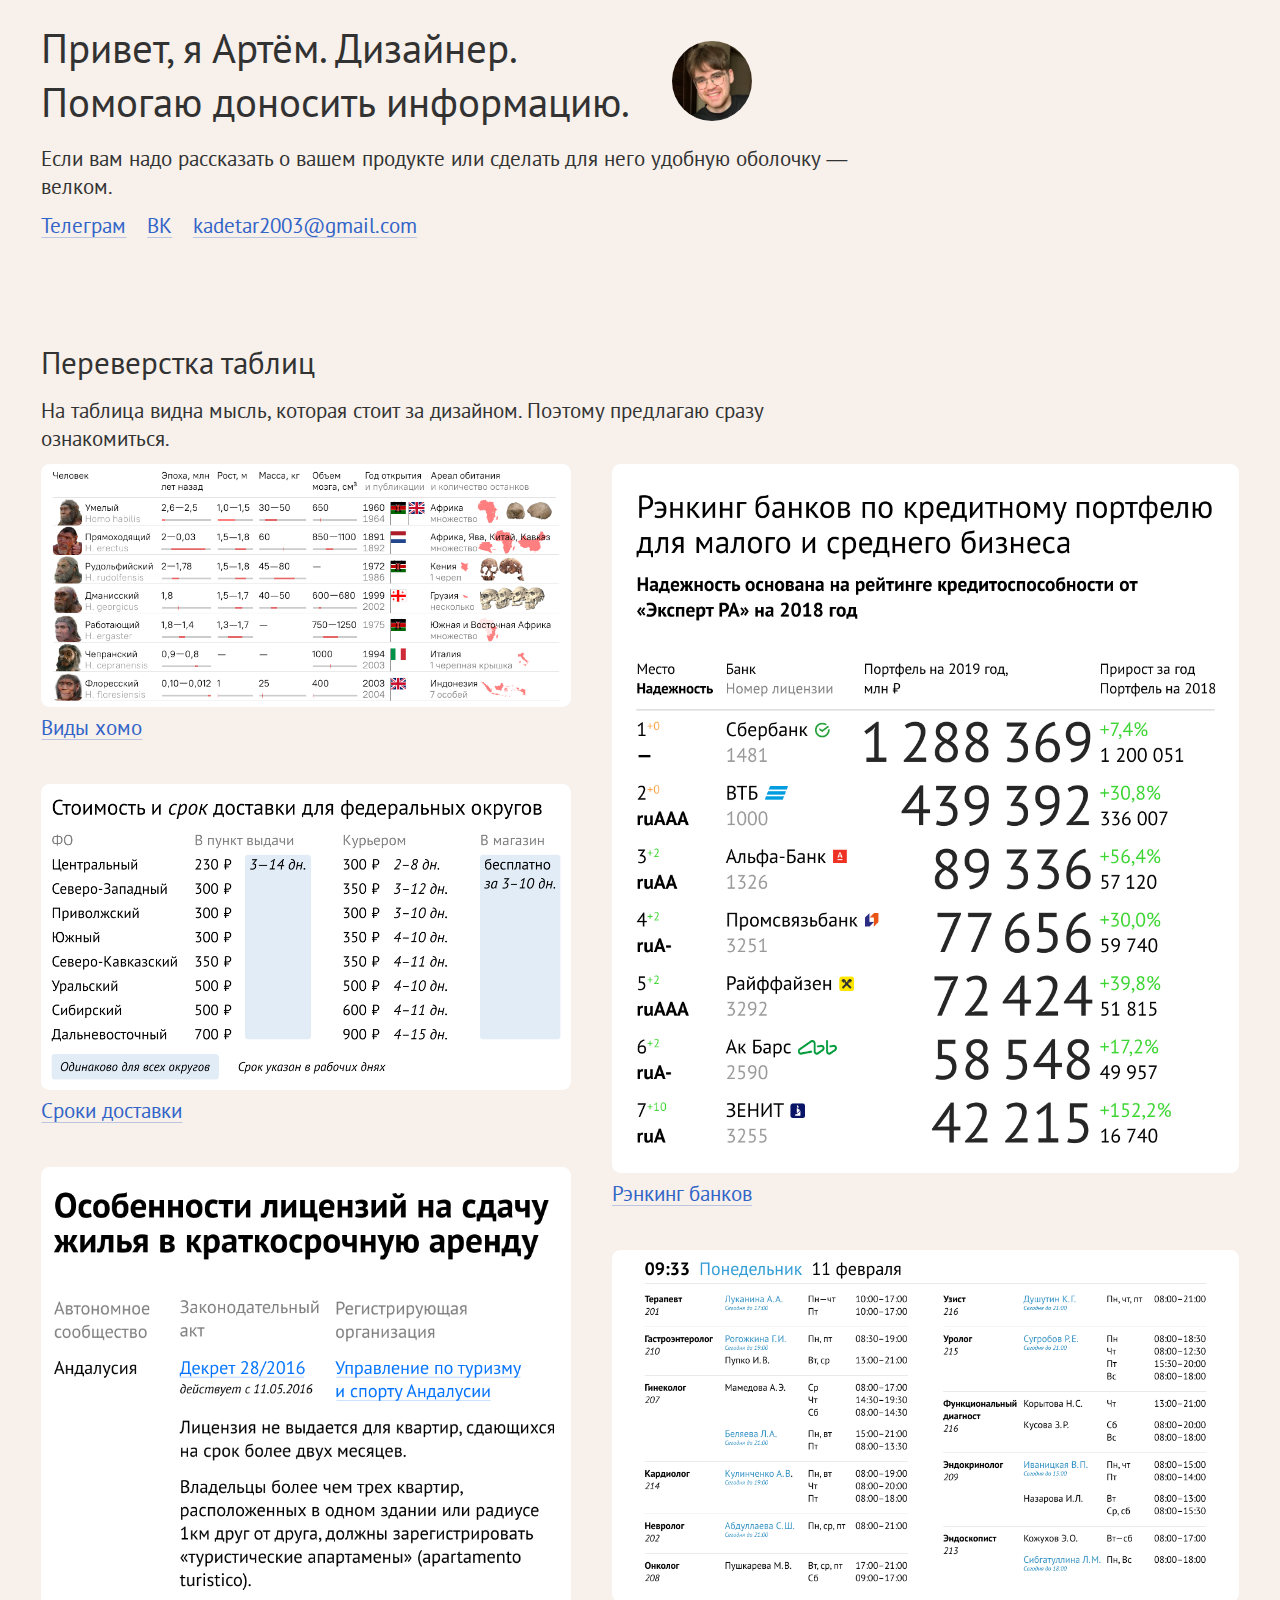
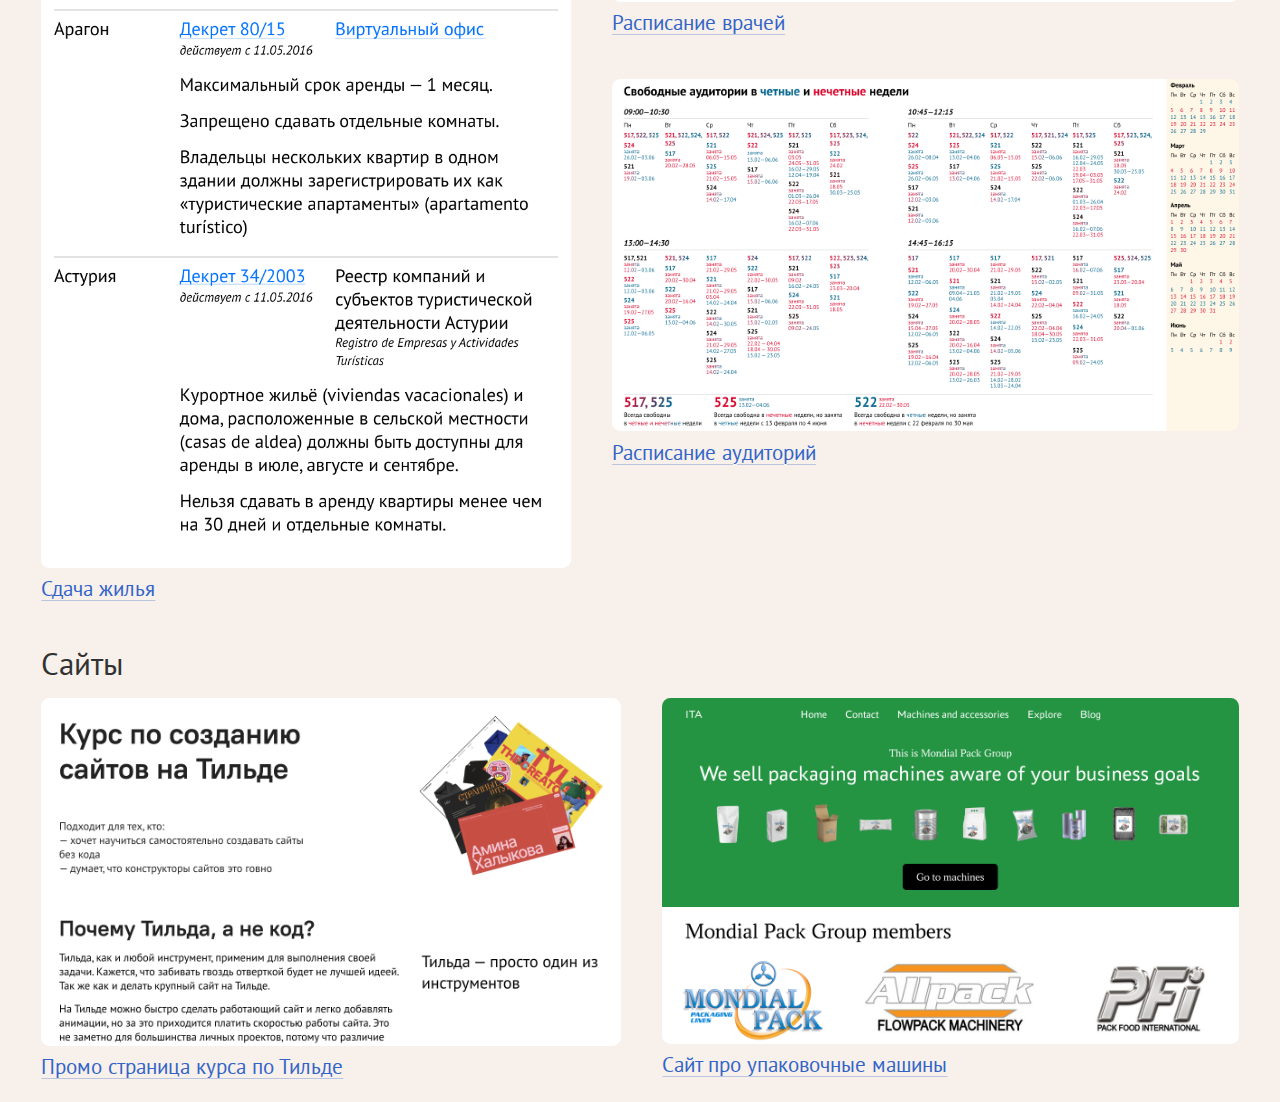
==== index.html @ ca8c3333 "Update index.html" ====
<!DOCTYPE html>
<html>

  <head>
    <meta charset="utf-8" />
    <title>Артём Река</title>
    <meta name="viewport" content="width=device-width, initial-scale=1" />
    <link rel="stylesheet" href="styles.css" />
    <link rel="stylesheet" href="index.css" />
    <link rel="icon" href="images/favicon/favicon.png" type="image/x-icon">
  </head>

  <body>
    <main>
      <!-- <section class="menu">
        <a href="">Главная</a>
        <a href="">Работы</a> 
      </section> -->
      <section class="content">
       <div class="img-txt only-row"><h1>Привет, я Артём. Дизайнер.<br>Помогаю доносить информацию.</h1>  <img src="images/me@2x.jpg" alt="" class="me">  </div> 

      <p>Если вам надо рассказать о вашем продукте или сделать для него удобную оболочку — велком. </p>

      <section class="contacts">
        <a href="https://t.me/Ignoteit" target="_blank">Телеграм</a>
        <a href="https://vk.com/sortaf" target="_blank">ВК</a>
        <a href="mailto:kadetar2003@gmail.com" target="_blank">kadetar2003@gmail.com</a>
      </section>

      <div class="space_XL"></div>
      <h2>Переверстка таблиц</h2>
      <p>На таблица видна мысль, которая стоит за дизайном. Поэтому предлагаю сразу ознакомиться.</p> 
      <div class="image-gallery">

        <div class="image-col">
          <div class="image-gallery-item" onclick="location.href='homo.html';"
          style="cursor: pointer"><img src="images/homoDone.jpg" alt=""><a href="homo.html">Виды хомо</a></div>
          <div class="image-gallery-item" onclick="location.href='delivery.html';"
          style="cursor: pointer"><img src="images/deliveryDone.jpg" alt=""><a href="delivery.html">Сроки доставки</a></div>
          <div class="image-gallery-item" onclick="location.href='license.html';"
          style="cursor: pointer"><img src="images/licenseNarrowDone.jpg" alt="" class="sm-on-mobile"><a href="license.html">Сдача жилья</a></div>
        </div>

        <div class="image-col">
          <div class="image-gallery-item" onclick="location.href='bank.html';"
          style="cursor: pointer"><img src="images/rankDone.jpg" alt=""><a href="bank.html">Рэнкинг банков</a></div>
          <div class="image-gallery-item" onclick="location.href='schedule.html';"
          style="cursor: pointer"><img src="images/invitroDone.jpg" alt=""><a href="schedule.html">Расписание врачей</a></div>
          <div class="image-gallery-item" onclick="location.href='audience.html';"
          style="cursor: pointer"><img src="images/audienceDone.jpg" alt=""><a href="audience.html">Расписание аудиторий</a></div>
        </div>
      </div>

      <div class="space_md"></div>
      <h2>Сайты</h2>

      <div class="image-gallery">

        <div class="image-col">
          <div class="image-gallery-item" onclick="location.href='tildaPromo.html';"
          style="cursor: pointer"><img src="images/tilda-promo/thumbnail.jpg" alt=""><a href="tildaPromo.html">Промо страница курса по Тильде</a></div>
        </div>

        <div class="image-col">
          <div class="image-gallery-item" onclick="location.href='packagingMachines.html';"
          style="cursor: pointer"><img src="images/packaging-machines/thumbnail.jpg" alt=""><a href="packagingMachines.html">Сайт про упаковочные машины</a></div>
        </div>
      </div>
    </section>
    </main>


    <script>
      let observer = new IntersectionObserver((elements)=>{
        elements.forEach((el) => {
          if(el.intersectionRatio > .3) {
            el.target.classList.remove("sleep");
          } else {
            el.target.classList.add("sleep");
          }
        })
      }, {threshold: [0, .5]});

      document.querySelectorAll('.awake').forEach(el => {
        observer.observe(el);
      })
    </script>
  </body>

</html>
---- styles.css ----
/*  Font  */

@font-face {
  font-family: "PTSans";
  font-weight: 400;
  font-style: normal;
  src: url("fonts/ptsans.woff2") format("woff2");
}

@font-face {
  font-family: "PTSans";
  font-weight: 700;
  font-style: normal;
  src: url("fonts/ptsansbold.woff2") format("woff2");
}


/*  Design System  */
.md-size {
  width: 70%;

  @media (min-width: 360px) and (max-width: 700px) {
    width: 100%;
  }
}

.sm-size {
  width: 40%;
}

.img-txt {
  display: flex;
  gap: 2em;
  align-items: unset;

  @media (min-width: 360px) and (max-width: 700px) {
    flex-direction: column;
    gap: 0;
  }
}

.img-txt.only-row {
  flex-direction: row;
  gap: 2em;
}

.img-txt div:nth-child(n) {
  flex: 1;
}

.img-txt div:nth-child(1) {
  @media (min-width: 360px) and (max-width: 700px) {
    order: 2;
  }
}

.img-txt div:nth-child(2) {
  @media (min-width: 360px) and (max-width: 700px) {
    order: 1;
  }
}

.img-txt-grid {
  display: flex;
  gap: 0em;

  @media (min-width: 360px) and (max-width: 700px) {
    flex-direction: column;
  }
}

.img-txt-grid div:nth-child(1) {
  flex: 7;
}

.img-txt-grid div:nth-child(2) {
  flex: 3;
}

.img-txt-grid div:nth-child(n) p, .img-txt-grid div:nth-child(2) img {
  padding-left: 1em;
  border-radius: 0.4em;

  @media (min-width: 360px) and (max-width: 700px) {
    padding-left: 0;
  }
}

.me {
  width: 80px;
  height: 80px;
  position: relative;
  border-radius: 10em;
  top: 20px;
}

.nav {
  display: flex;
  gap: 0.5em;
  align-items: baseline;
}

.nav img {
  width: 48px;
  height: 48px;
}

/* Start button */
.youtube img {
  width: 32px;
  height: 32px;
}

.youtube a {
  font-size: 1em;
  text-decoration: none;
}

.youtube {
  display: inline-flex;
  align-items: center;
  padding: 0.25em 0.6em;
  background-color: rgba(var(--button-color), 0.5);
  gap: 0.2em;
  border-radius: 0.4em;
}

span.youtube:hover a {
  color: rgba(var(--hover-color-RGB), 1);
  cursor: pointer;  
  transition: color 0s ease;
  text-decoration-color: rgba(var(--hover-color-RGB), 0.8);
}

.mb-hide {
  @media (min-width: 360px) and (max-width: 700px) {
    display: none;
  }
}

/* Variables */
:root {
  --text-color-RGB: 50, 50, 50;
  --link-color-RGB: 50, 100, 200;
  --hover-color-RGB: 50, 200, 100;
  --button-color: 255, 223, 149;

  --text-color: rgba(50, 50, 50, 1);
  --accent-color: rgba(50, 150, 150, 1);
  --link-color: rgba(50, 100, 200, 1);
  --hover-color: rgba(50, 200, 100, 1);

  --grid-item-margin: 1em;
  --small-gap: 1em;
  --grey: rgba(0, 0, 0, 0.118);
  --md-gap: 3em;
  --lg-gap: 5em;
  --tilda-promo-bg: #f7eee9;
  --mondial-pack-bg: #e0f4db;

  --padding__ds: 2em;
  --padding__mb: 1em;
  
  
}


/* Heading */
h2 {
  font-size: 1.5em;
  margin-top: 0;
  line-height: 1.2;
  margin-bottom: 0.5em;
  font-weight: 400;
}

h1 {
  font-size: 2em;
  margin-top: 0;
  margin-bottom: 0.4em;
  line-height: 1.3em;
  font-weight: 400;
}

/* Links */
a {
  color: var(--link-color);
  text-decoration-thickness: 0.1px;
  text-underline-offset: 0.2em;
  transition: color 0.4s ease;
  text-decoration-color: rgba(var(--link-color-RGB), 0.3);
}

a:hover {
  color: rgba(var(--hover-color-RGB), 1);
  cursor: pointer;  
  transition: color 0s ease;
  text-decoration-color: rgba(var(--hover-color-RGB), 0.8);
}

/* Basic */
* {
  box-sizing: border-box;
}

html {
  scroll-behavior: smooth;
}

body {
  padding: 1em 2em;
  font-family: "PTSans";
  color: var(--text-color);
  font-size: clamp(1rem, 0.513vw + 0.885rem, 1.5rem);
  line-height: clamp(1.5rem, 0.462vw + 1.396rem, 1.95rem);
  margin: 0;
  background-color: rgb(247, 240, 235);

  @media (min-width: 360px) and (max-width: 700px) {
    padding: 1em 1em;
  }
}

/* Gaps */
.space_XL {
  height: 5em;
}
.space_md {
  height: 2em;
}
.space_sm {
  height: 0.5em;
}

p {
  margin-top: 0;
  width: 70%;
  margin-bottom: 0.5em;
  @media (min-width: 360px) and (max-width: 700px) {
    width: 100%;
  }
}

div p {
  width: 100%;
}

img {
  width: 100%;
  border-radius: 0.4em;
}
/* Menu */
.menu {
  display: flex;
  gap: 1em;
}

.menu a {
  padding: 0.3em 1em 0.4em 1em;
  background-color: #fcf6bd;
  border-radius: 0.2em;
}


/* Layout */

/*Media Queries*/
---- index.css ----
.contacts {
    display: flex;
    gap: 1em;
    flex-wrap: wrap;
}

.image-gallery {
    display: flex;
    flex-direction: row;
    gap: 2em;

    @media (min-width: 360px) and (max-width: 700px) {
        flex-direction: column;
    }
}

.image-col {
    display: flex;
    flex-direction: column;
    gap: 2em;
}

.image-gallery-item:hover a {
    color: rgba(var(--hover-color-RGB), 1);
    cursor: pointer;  
    transition: color 0s ease;
    text-decoration-color: rgba(var(--hover-color-RGB), 0.8);
}
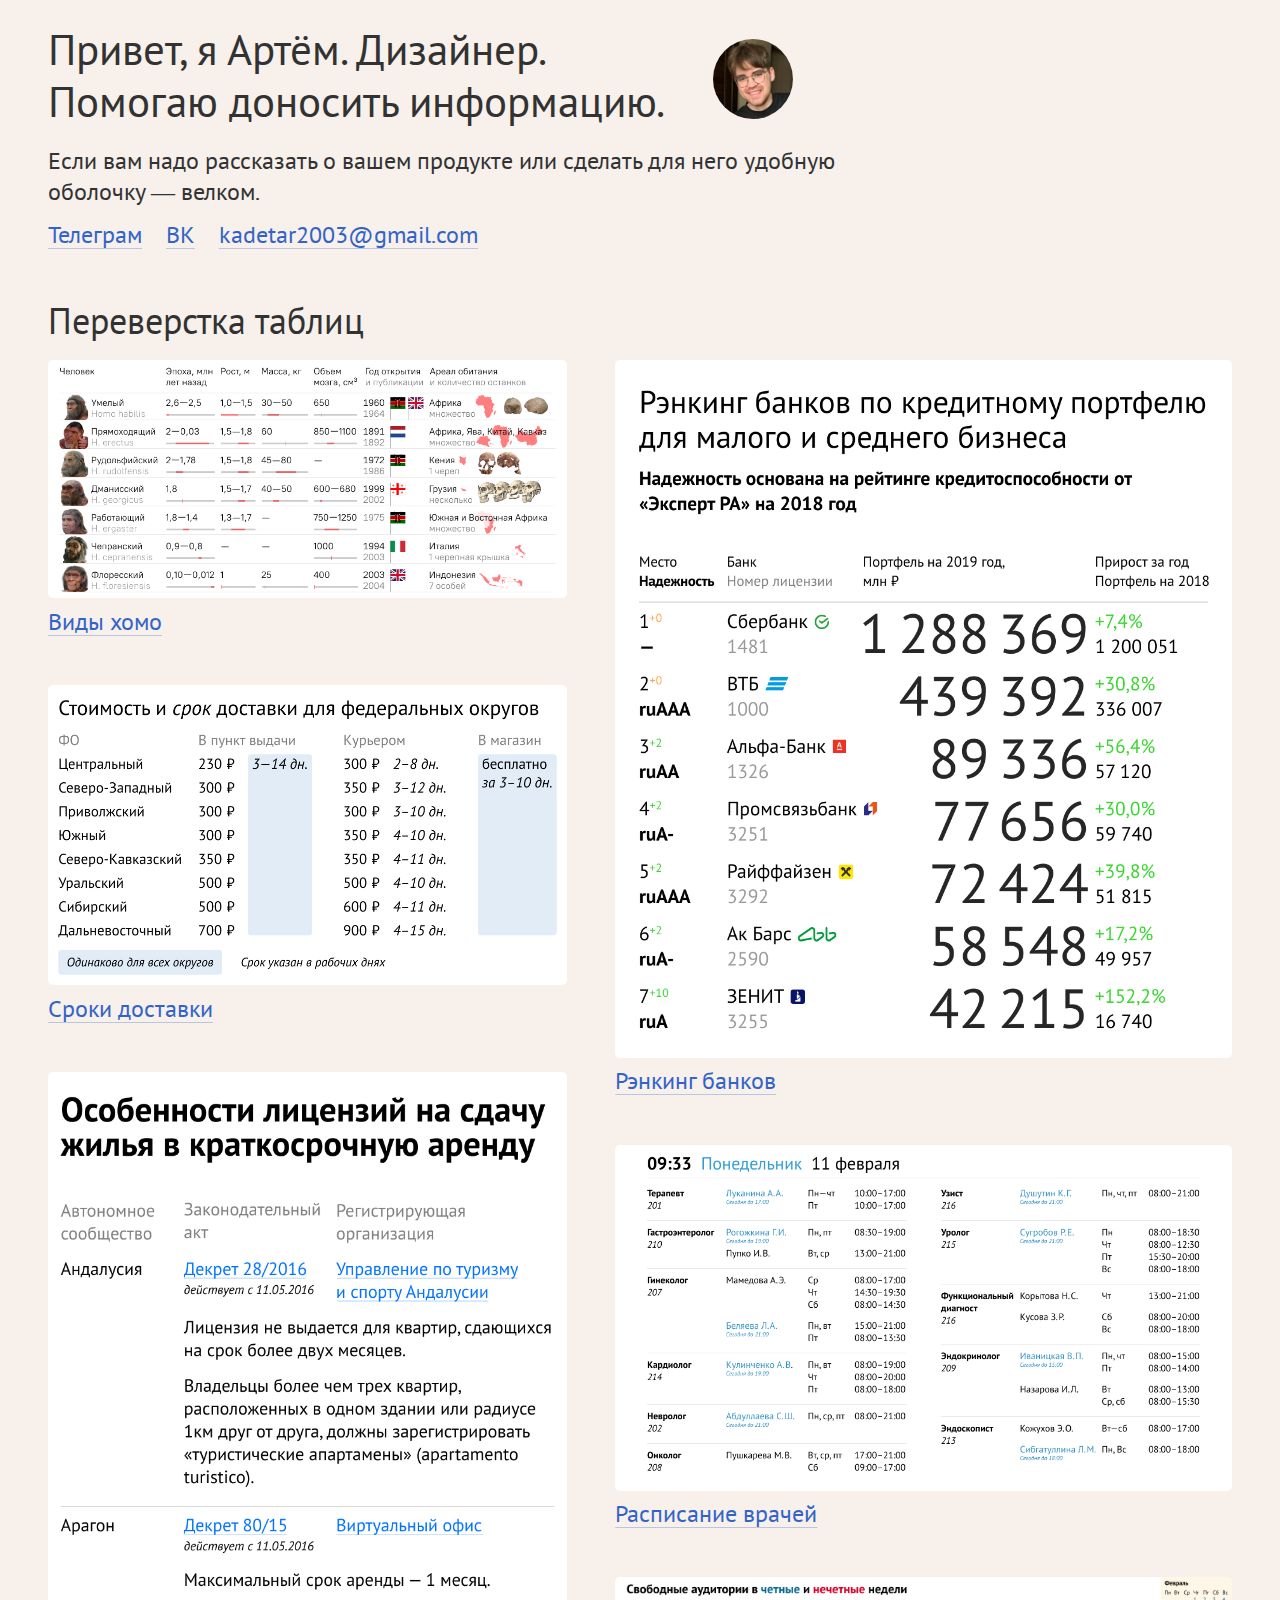
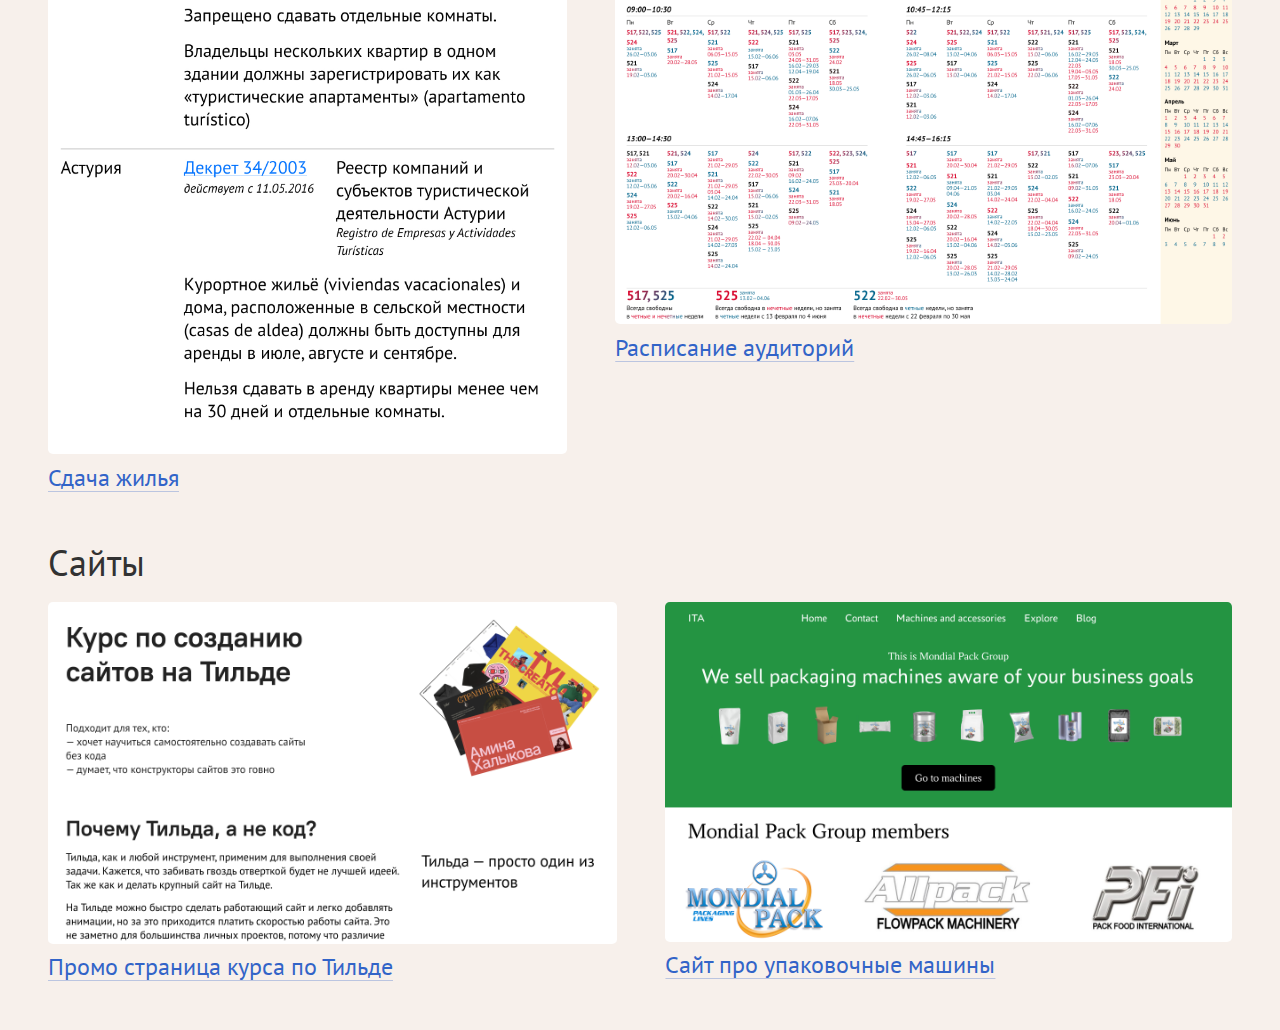
==== commit f66098b1: "Add files via upload" ====
--- a/index.html
+++ b/index.html
@@ -17,9 +17,9 @@
         <a href="">Работы</a> 
       </section> -->
       <section class="content">
-       <div class="img-txt only-row"><h1>Привет, я Артём. Дизайнер.<br>Помогаю доносить информацию.</h1>  <img src="images/me@2x.jpg" alt="" class="me">  </div> 
+       <div class="img-txt only-row"><h1>Привет, я Артём. Дизайнер.<br>Помогаю доносить информацию.</h1>  <img src="images/me@2x.jpg" alt="" class="me"></div> 
 
-      <p>Если вам надо рассказать о вашем продукте или сделать для него удобную оболочку — велком. </p>
+       <p>Если вам надо рассказать о вашем продукте или сделать для него удобную оболочку — велком. </p>
 
       <section class="contacts">
         <a href="https://t.me/Ignoteit" target="_blank">Телеграм</a>
@@ -27,9 +27,8 @@
         <a href="mailto:kadetar2003@gmail.com" target="_blank">kadetar2003@gmail.com</a>
       </section>
 
-      <div class="space_XL"></div>
+      <div class="space_md"></div>
       <h2>Переверстка таблиц</h2>
-      <p>На таблица видна мысль, которая стоит за дизайном. Поэтому предлагаю сразу ознакомиться.</p> 
       <div class="image-gallery">
 
         <div class="image-col">
@@ -87,4 +86,4 @@
     </script>
   </body>
 
-</html>
+</html>--- a/styles.css
+++ b/styles.css
@@ -91,7 +91,7 @@
   height: 80px;
   position: relative;
   border-radius: 10em;
-  top: 20px;
+  top: 15px;
 }
 
 .nav {
@@ -119,7 +119,7 @@
 .youtube {
   display: inline-flex;
   align-items: center;
-  padding: 0.25em 0.6em;
+  padding: 0.15em 0.6em 0.25em 0.6em;
   background-color: rgba(var(--button-color), 0.5);
   gap: 0.2em;
   border-radius: 0.4em;
@@ -175,10 +175,10 @@
 }
 
 h1 {
-  font-size: 2em;
+  font-size: 1.8em;
   margin-top: 0;
   margin-bottom: 0.4em;
-  line-height: 1.3em;
+  line-height: 1.2em;
   font-weight: 400;
 }
 
@@ -207,12 +207,26 @@
   scroll-behavior: smooth;
 }
 
+.content {
+  position: relative;
+  width: 100%;
+  max-width: 1200px;
+  margin: 0 auto 1em auto;
+
+
+  @media screen and (max-width: 768px) {
+    width: 100%;
+    min-width: auto;
+    padding: 0 0.5em;
+  }
+}
+
 body {
   padding: 1em 2em;
   font-family: "PTSans";
   color: var(--text-color);
-  font-size: clamp(1rem, 0.513vw + 0.885rem, 1.5rem);
-  line-height: clamp(1.5rem, 0.462vw + 1.396rem, 1.95rem);
+  font-size: clamp(1.125rem, 0.714vw + 0.964rem, 1.5rem);
+  line-height: clamp(1.688rem, 0.5vw + 1.575rem, 1.95rem);
   margin: 0;
   background-color: rgb(247, 240, 235);
 
@@ -247,7 +261,7 @@
 
 img {
   width: 100%;
-  border-radius: 0.4em;
+  border-radius: 0.2em;
 }
 /* Menu */
 .menu {
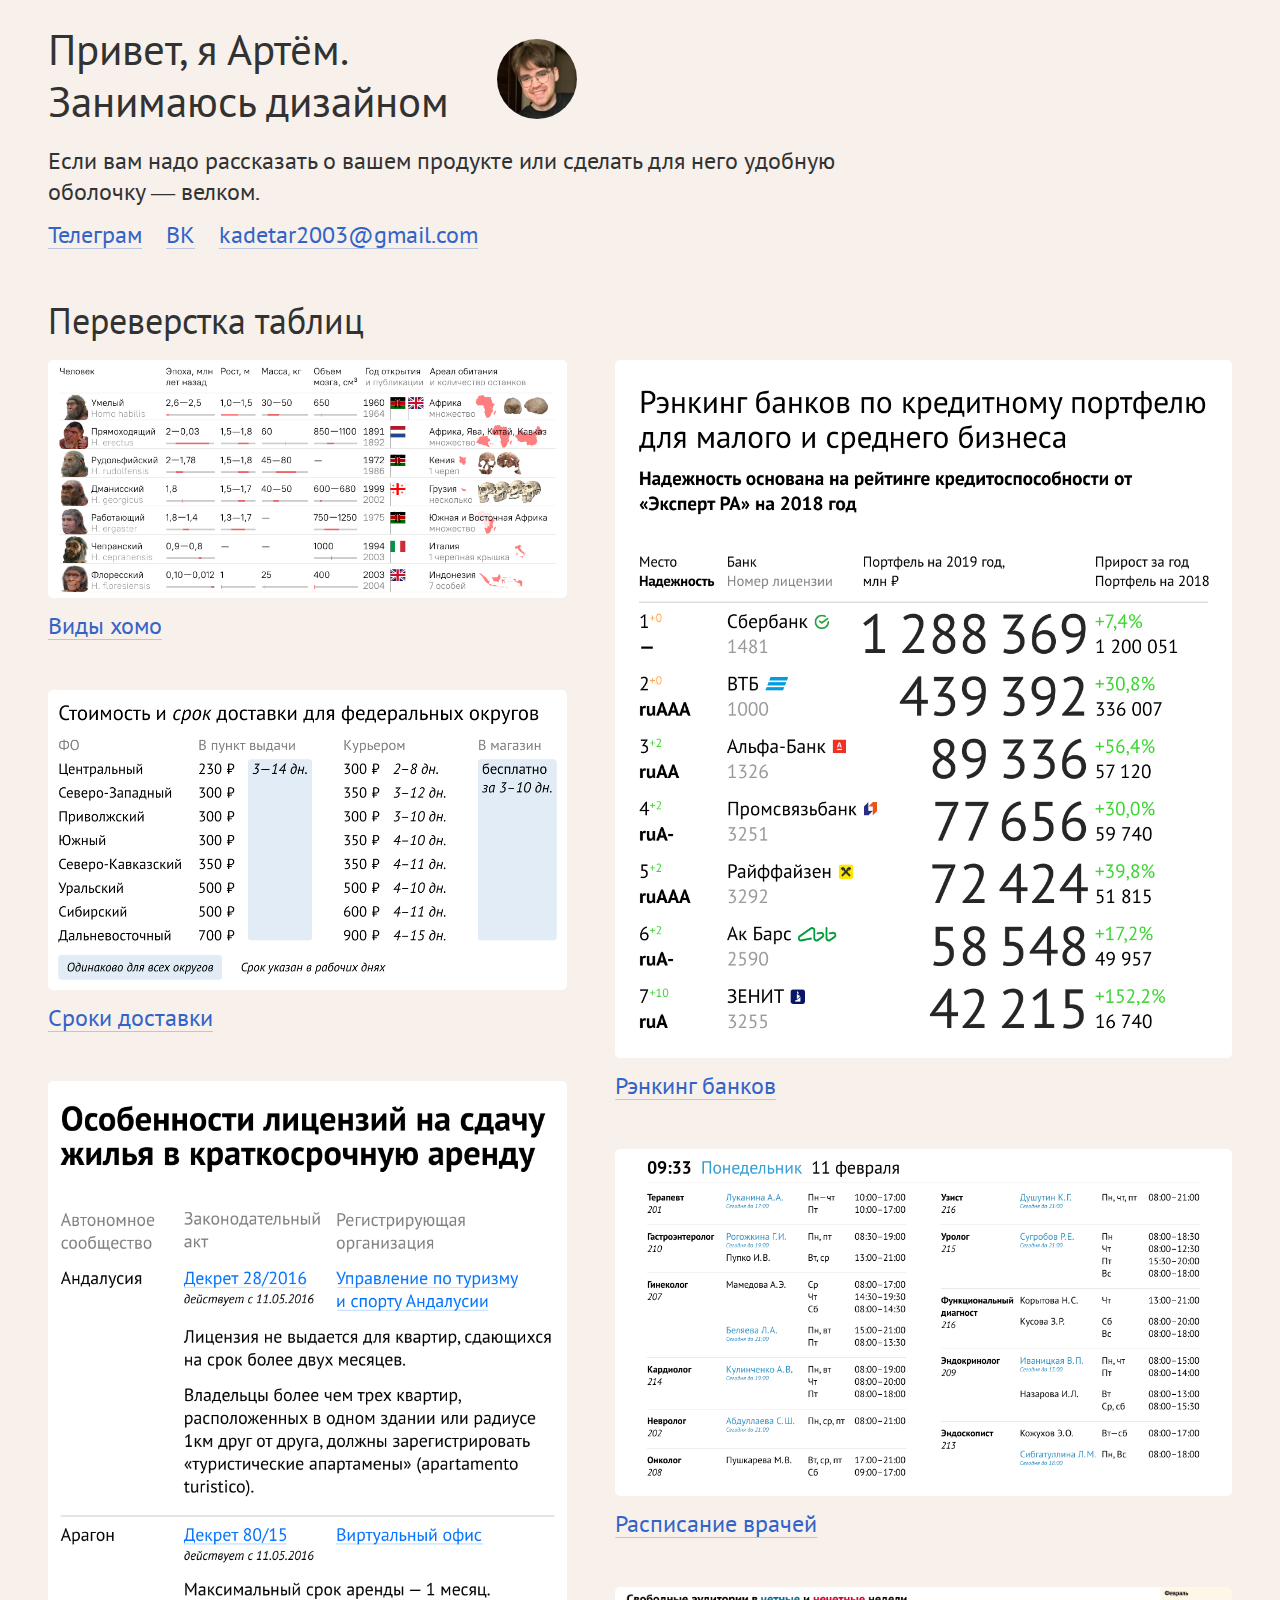
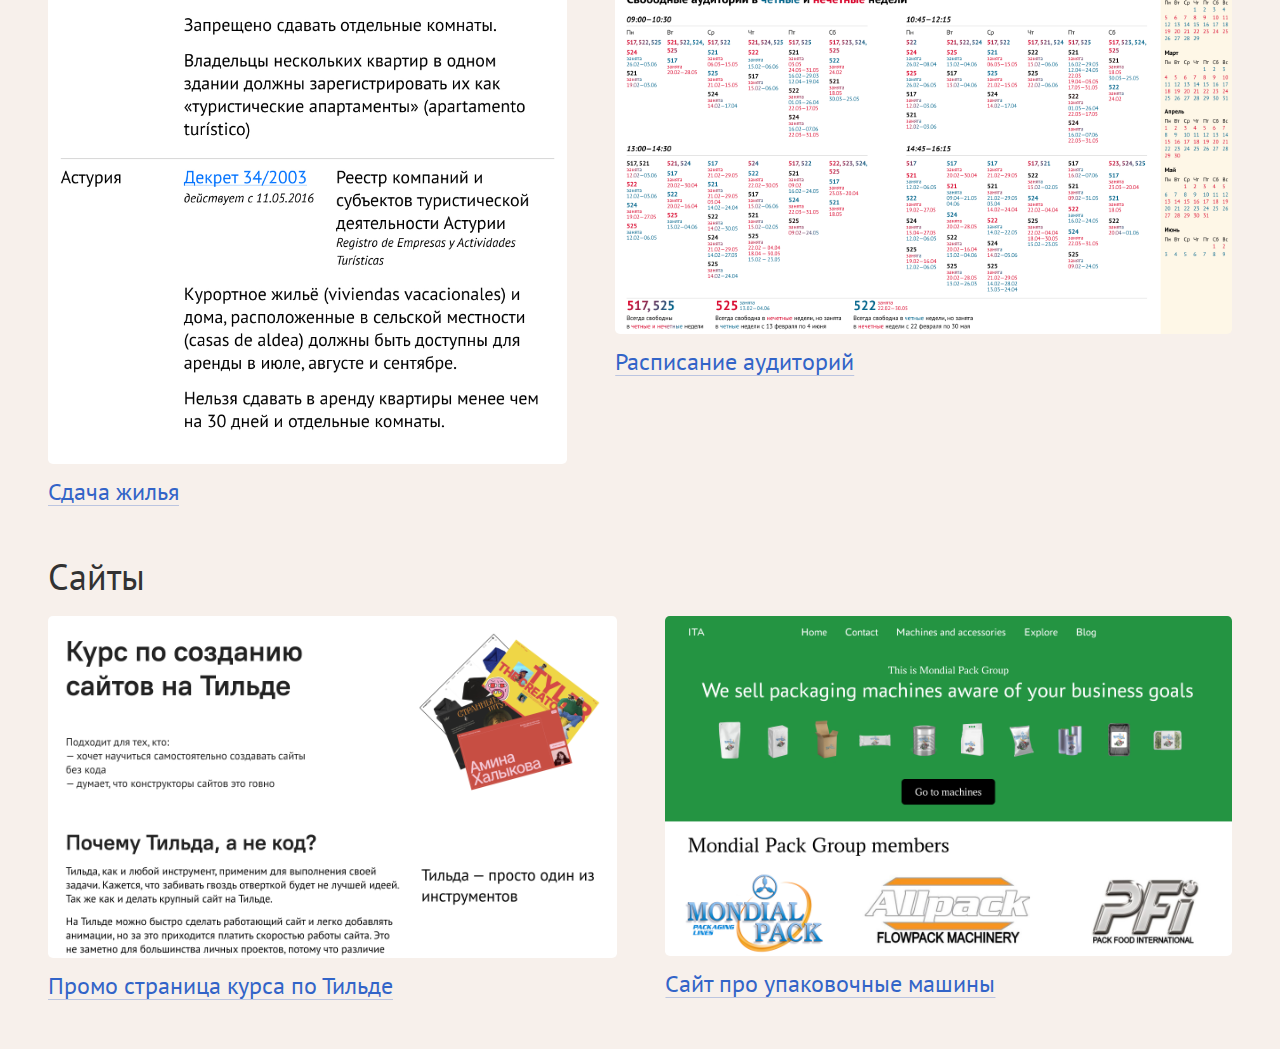
==== commit 821bacf3: "Update index.html" ====
--- a/index.html
+++ b/index.html
@@ -17,7 +17,7 @@
         <a href="">Работы</a> 
       </section> -->
       <section class="content">
-       <div class="img-txt only-row"><h1>Привет, я Артём. Дизайнер.<br>Помогаю доносить информацию.</h1>  <img src="images/me@2x.jpg" alt="" class="me"></div> 
+       <div class="img-txt only-row"><h1>Привет, я Артём. <br> Занимаюсь дизайном</h1>  <img src="images/me@2x.jpg" alt="" class="me"></div> 
 
        <p>Если вам надо рассказать о вашем продукте или сделать для него удобную оболочку — велком. </p>
 
@@ -32,21 +32,15 @@
       <div class="image-gallery">
 
         <div class="image-col">
-          <div class="image-gallery-item" onclick="location.href='homo.html';"
-          style="cursor: pointer"><img src="images/homoDone.jpg" alt=""><a href="homo.html">Виды хомо</a></div>
-          <div class="image-gallery-item" onclick="location.href='delivery.html';"
-          style="cursor: pointer"><img src="images/deliveryDone.jpg" alt=""><a href="delivery.html">Сроки доставки</a></div>
-          <div class="image-gallery-item" onclick="location.href='license.html';"
-          style="cursor: pointer"><img src="images/licenseNarrowDone.jpg" alt="" class="sm-on-mobile"><a href="license.html">Сдача жилья</a></div>
+          <div class="image-gallery-item"><a href="homo.html"><img src="images/homoDone.jpg" alt=""></a><a href="homo.html">Виды хомо</a></div>
+          <div class="image-gallery-item"><a href="delivery.html"><img src="images/deliveryDone.jpg" alt=""></a><a href="delivery.html">Сроки доставки</a></div>
+          <div class="image-gallery-item"><a href="license.html"><img src="images/licenseNarrowDone.jpg" alt="" class="sm-on-mobile"></a><a href="license.html">Сдача жилья</a></div>
         </div>
 
         <div class="image-col">
-          <div class="image-gallery-item" onclick="location.href='bank.html';"
-          style="cursor: pointer"><img src="images/rankDone.jpg" alt=""><a href="bank.html">Рэнкинг банков</a></div>
-          <div class="image-gallery-item" onclick="location.href='schedule.html';"
-          style="cursor: pointer"><img src="images/invitroDone.jpg" alt=""><a href="schedule.html">Расписание врачей</a></div>
-          <div class="image-gallery-item" onclick="location.href='audience.html';"
-          style="cursor: pointer"><img src="images/audienceDone.jpg" alt=""><a href="audience.html">Расписание аудиторий</a></div>
+          <div class="image-gallery-item"><a href="bank.html"><img src="images/rankDone.jpg" alt=""></a><a href="bank.html">Рэнкинг банков</a></div>
+          <div class="image-gallery-item"><a href="schedule.html"><img src="images/invitroDone.jpg" alt=""></a><a href="schedule.html">Расписание врачей</a></div>
+          <div class="image-gallery-item"><a href="audience.html"><img src="images/audienceDone.jpg" alt=""></a><a href="audience.html">Расписание аудиторий</a></div>
         </div>
       </div>
 
@@ -56,13 +50,11 @@
       <div class="image-gallery">
 
         <div class="image-col">
-          <div class="image-gallery-item" onclick="location.href='tildaPromo.html';"
-          style="cursor: pointer"><img src="images/tilda-promo/thumbnail.jpg" alt=""><a href="tildaPromo.html">Промо страница курса по Тильде</a></div>
+          <div class="image-gallery-item"><a href="tildaPromo.html"><img src="images/tilda-promo/thumbnail.jpg" alt=""></a><a href="tildaPromo.html">Промо страница курса по Тильде</a></div>
         </div>
 
         <div class="image-col">
-          <div class="image-gallery-item" onclick="location.href='packagingMachines.html';"
-          style="cursor: pointer"><img src="images/packaging-machines/thumbnail.jpg" alt=""><a href="packagingMachines.html">Сайт про упаковочные машины</a></div>
+          <div class="image-gallery-item"><a href="packagingMachines.html"><img src="images/packaging-machines/thumbnail.jpg" alt=""></a><a href="packagingMachines.html">Сайт про упаковочные машины</a></div>
         </div>
       </div>
     </section>
@@ -86,4 +78,4 @@
     </script>
   </body>
 
-</html>+</html>
--- a/styles.css
+++ b/styles.css
@@ -69,6 +69,7 @@
   }
 }
 
+
 .img-txt-grid div:nth-child(1) {
   flex: 7;
 }
@@ -78,7 +79,7 @@
 }
 
 .img-txt-grid div:nth-child(n) p, .img-txt-grid div:nth-child(2) img {
-  padding-left: 1em;
+  margin-left: 1em;
   border-radius: 0.4em;
 
   @media (min-width: 360px) and (max-width: 700px) {
@@ -262,6 +263,7 @@
 img {
   width: 100%;
   border-radius: 0.2em;
+  margin-bottom: 0.2em;
 }
 /* Menu */
 .menu {
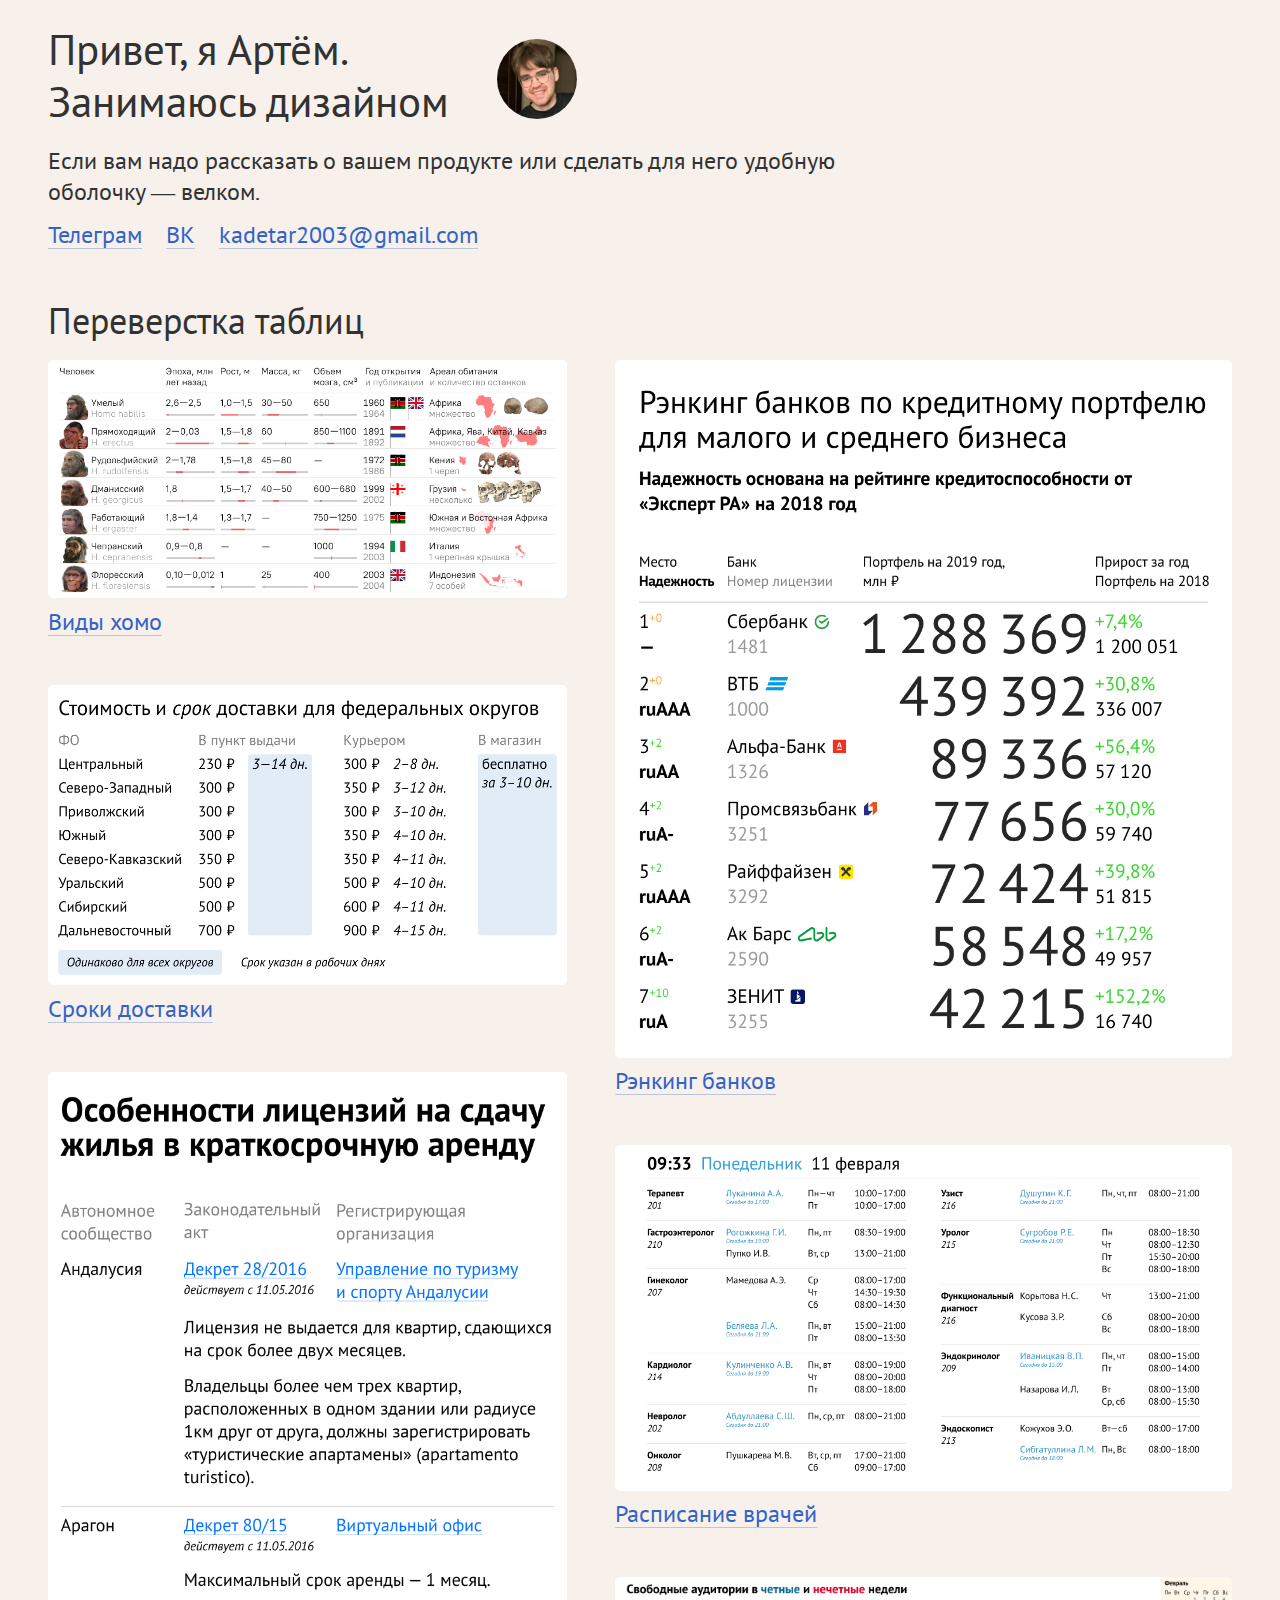
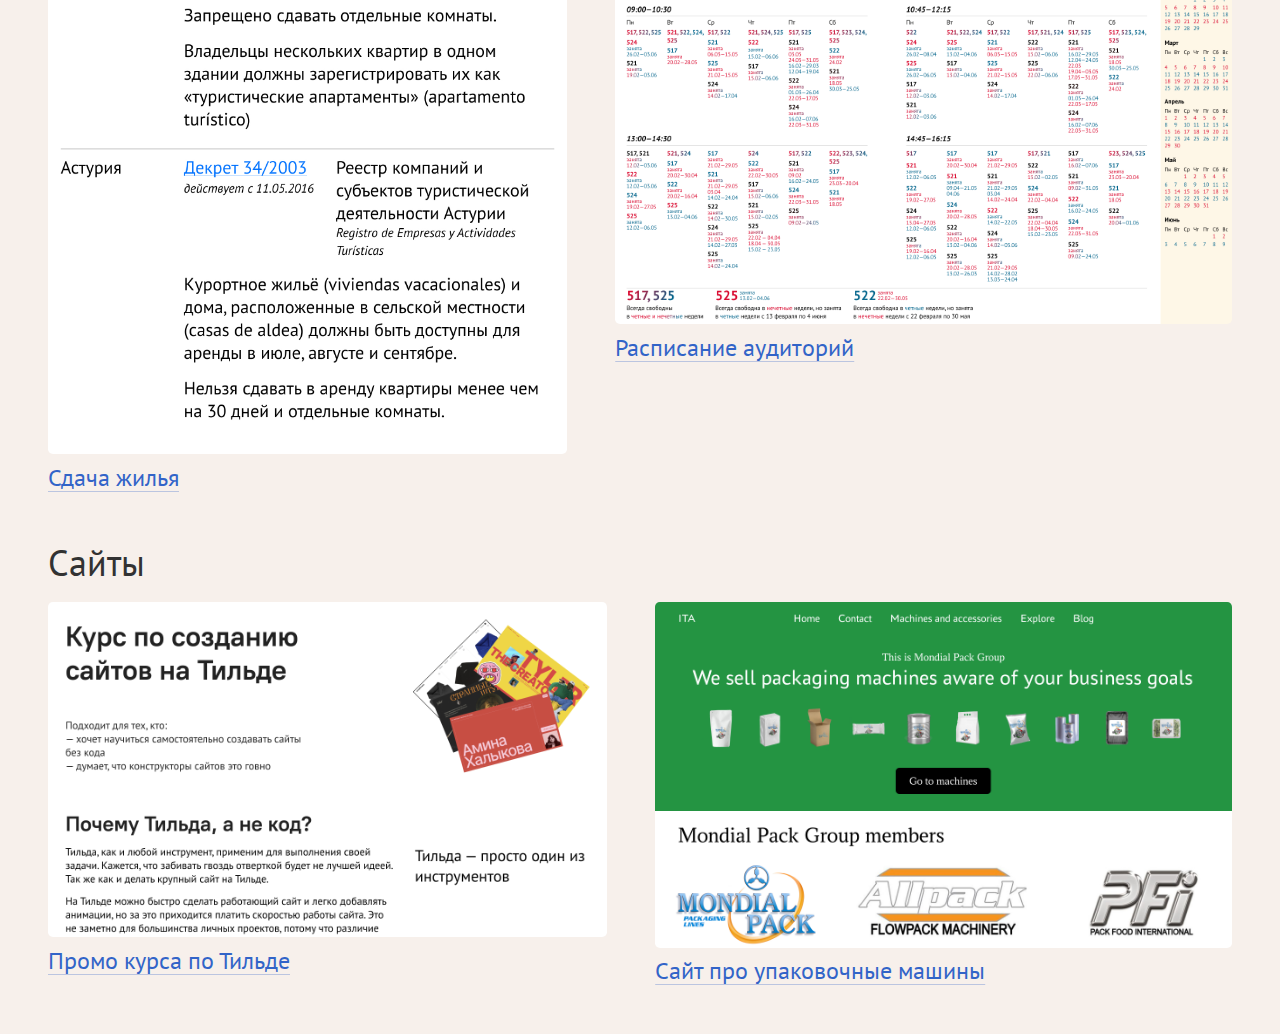
==== commit 4dd37172: "Update index.html" ====
--- a/index.html
+++ b/index.html
@@ -50,7 +50,7 @@
       <div class="image-gallery">
 
         <div class="image-col">
-          <div class="image-gallery-item"><a href="tildaPromo.html"><img src="images/tilda-promo/thumbnail.jpg" alt=""></a><a href="tildaPromo.html">Промо страница курса по Тильде</a></div>
+          <div class="image-gallery-item"><a href="tildaPromo.html"><img src="images/tilda-promo/thumbnail.jpg" alt=""></a><a href="tildaPromo.html">Промо курса по Тильде</a></div>
         </div>
 
         <div class="image-col">
--- a/styles.css
+++ b/styles.css
@@ -69,7 +69,6 @@
   }
 }
 
-
 .img-txt-grid div:nth-child(1) {
   flex: 7;
 }
@@ -79,7 +78,7 @@
 }
 
 .img-txt-grid div:nth-child(n) p, .img-txt-grid div:nth-child(2) img {
-  margin-left: 1em;
+  padding-left: 1em;
   border-radius: 0.4em;
 
   @media (min-width: 360px) and (max-width: 700px) {
@@ -112,7 +111,7 @@
   height: 32px;
 }
 
-.youtube a {
+a.youtube {
   font-size: 1em;
   text-decoration: none;
 }
@@ -126,7 +125,7 @@
   border-radius: 0.4em;
 }
 
-span.youtube:hover a {
+.youtube:hover a {
   color: rgba(var(--hover-color-RGB), 1);
   cursor: pointer;  
   transition: color 0s ease;
@@ -197,6 +196,29 @@
   cursor: pointer;  
   transition: color 0s ease;
   text-decoration-color: rgba(var(--hover-color-RGB), 0.8);
+}
+
+.after-links {
+  display: inline-flex;
+  gap: 1.5em;
+}
+
+.main-link {
+  display: inline-block;
+  position: relative;
+}
+.main-link a::before {
+  content: "";
+  z-index: -1;
+  position: absolute;
+  top: -20px;    /* Увеличение кликабельной области вверх */
+  bottom: -20px; /* Увеличение кликабельной области вниз */
+  left: -20px;   /* Увеличение кликабельной области влево */
+  right: -20px;  /* Увеличение кликабельной области вправо */
+}
+.main-link a {
+  position: relative; /* Сохраняем ссылку на месте */
+  z-index: 1;         /* Переносим ссылку над псевдоэлементом */
 }
 
 /* Basic */
@@ -263,7 +285,6 @@
 img {
   width: 100%;
   border-radius: 0.2em;
-  margin-bottom: 0.2em;
 }
 /* Menu */
 .menu {
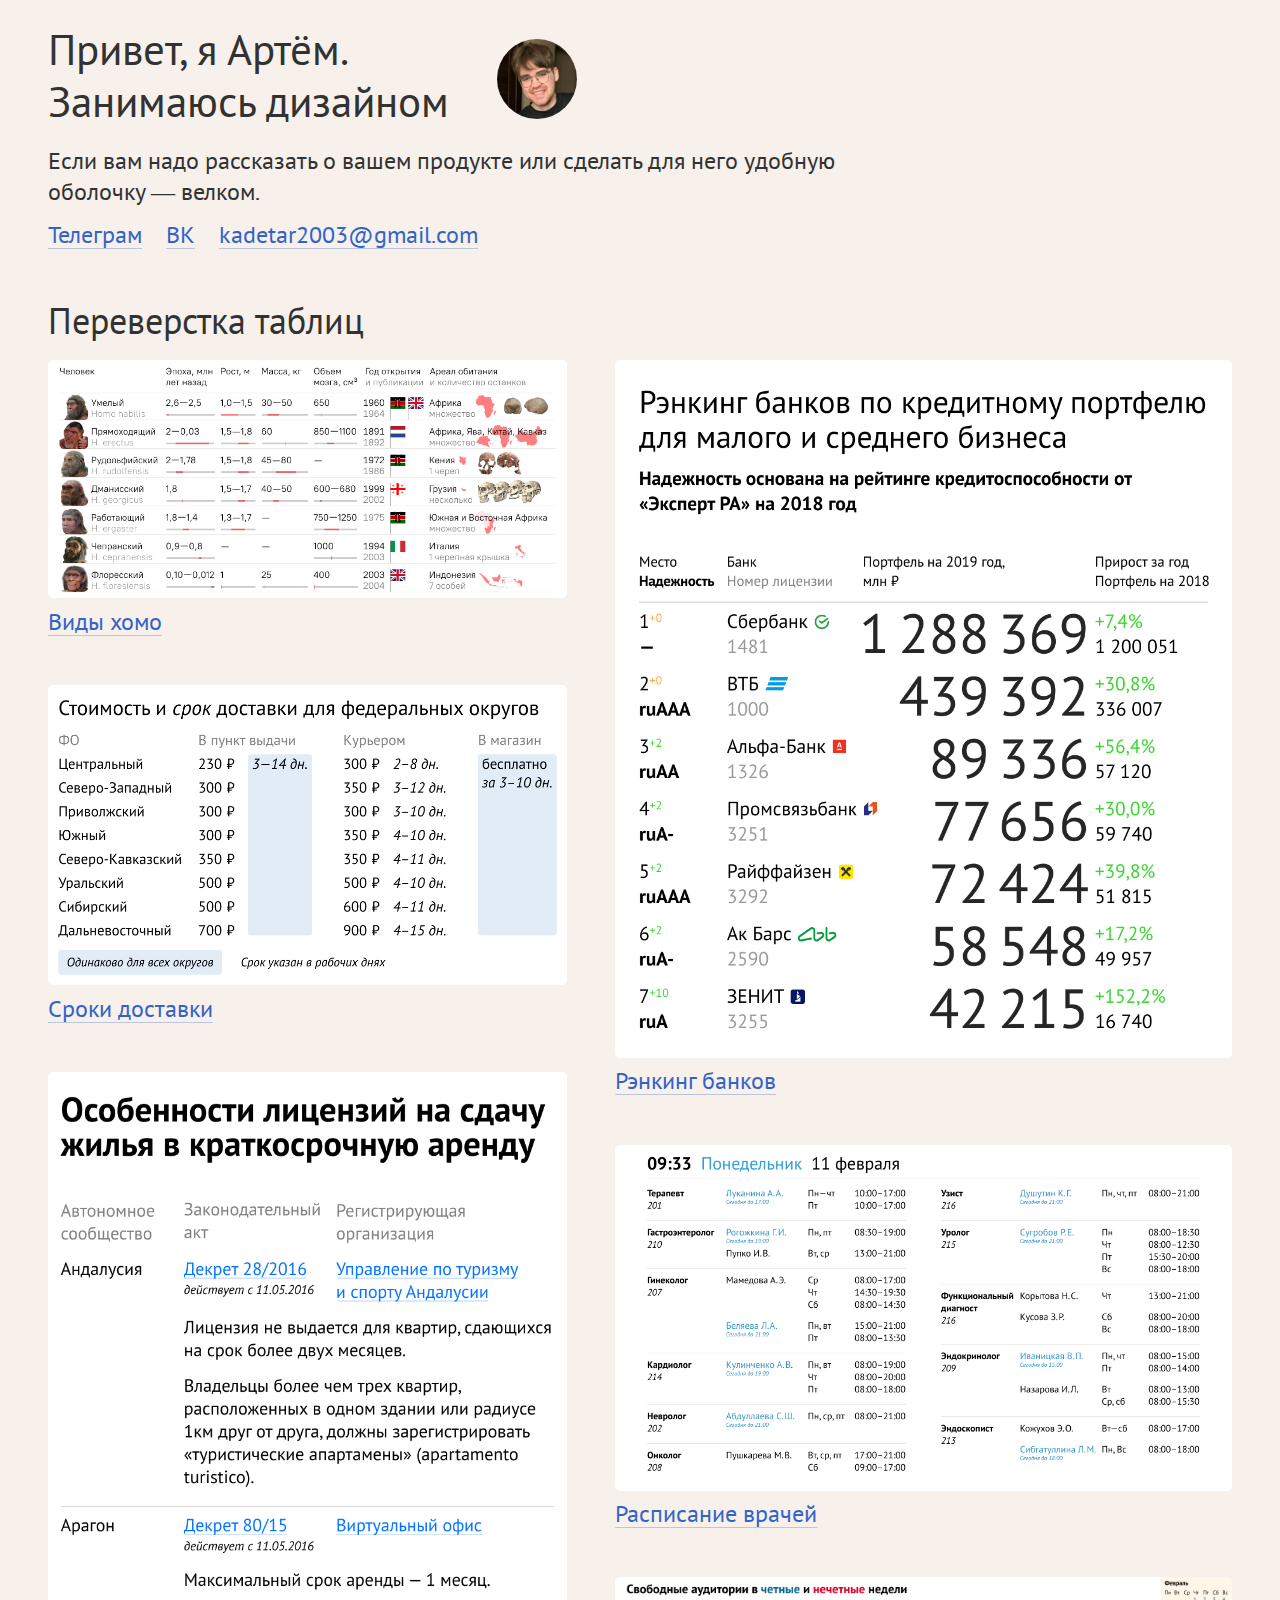
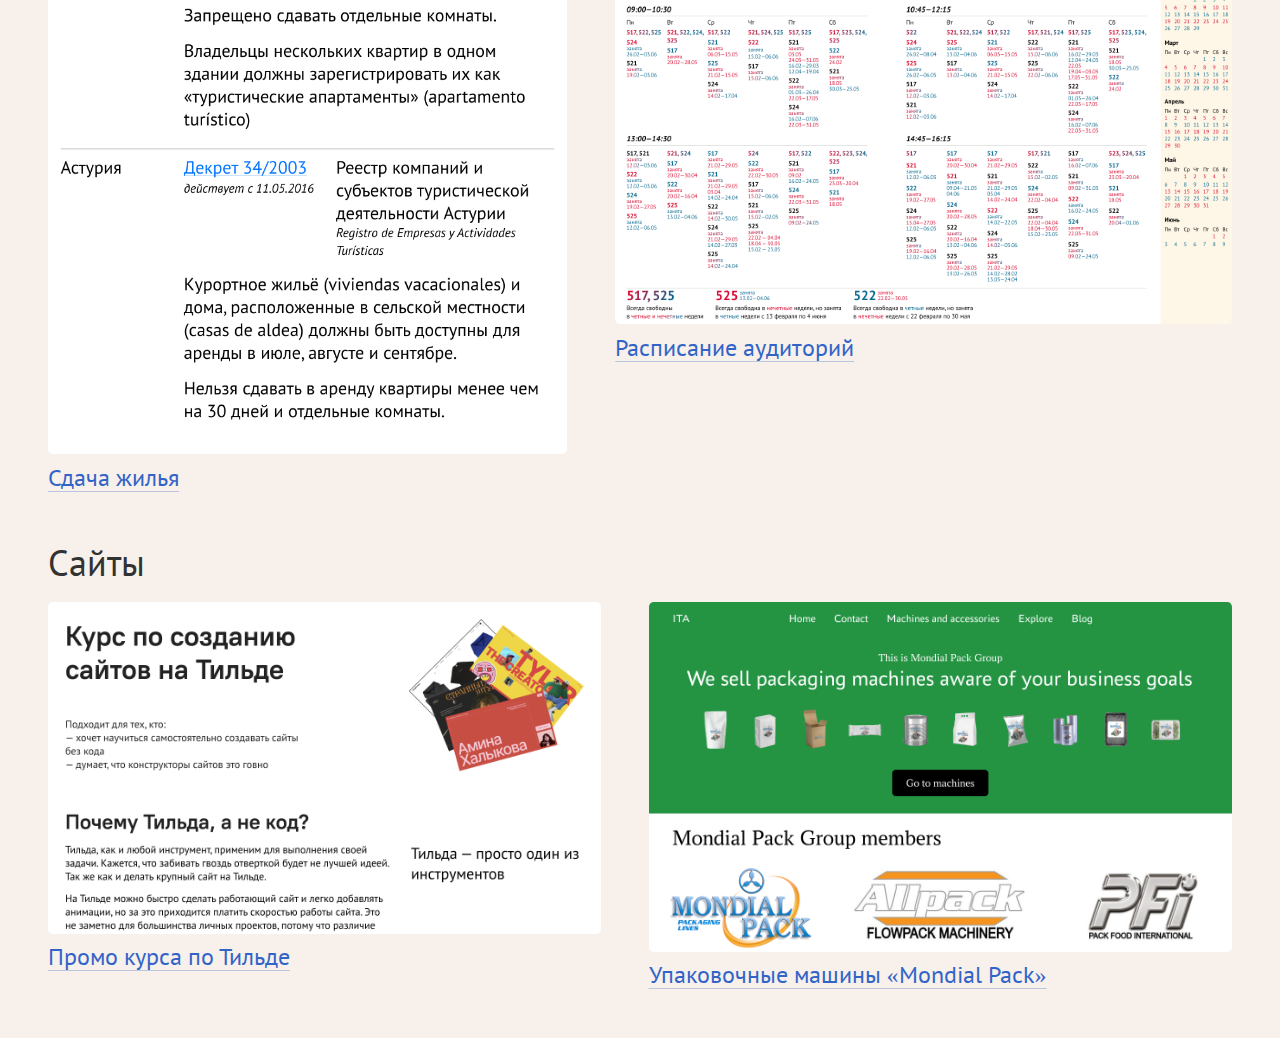
==== commit 1cd80ad0: "Update index.html" ====
--- a/index.html
+++ b/index.html
@@ -54,7 +54,7 @@
         </div>
 
         <div class="image-col">
-          <div class="image-gallery-item"><a href="packagingMachines.html"><img src="images/packaging-machines/thumbnail.jpg" alt=""></a><a href="packagingMachines.html">Сайт про упаковочные машины</a></div>
+          <div class="image-gallery-item"><a href="packagingMachines.html"><img src="images/packaging-machines/thumbnail.jpg" alt=""></a><a href="packagingMachines.html">Упаковочные машины «Mondial Pack»</a></div>
         </div>
       </div>
     </section>
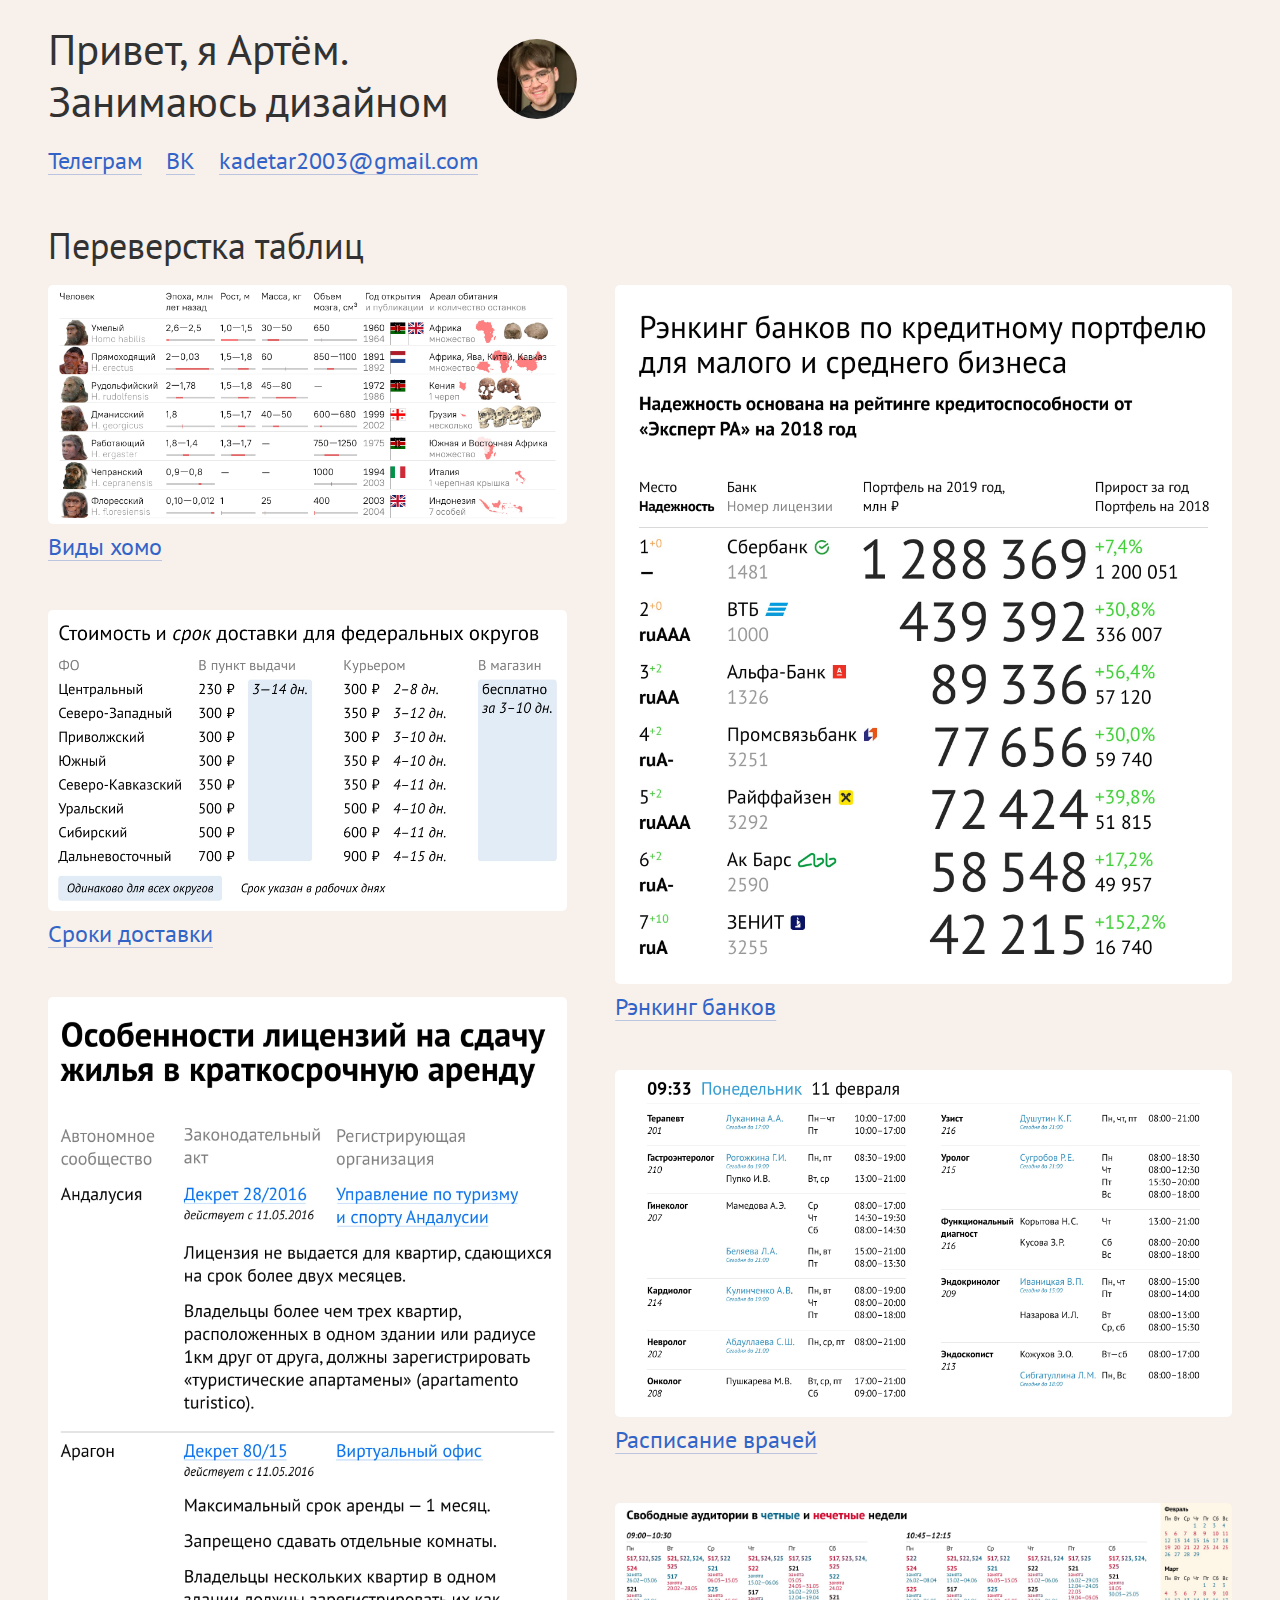
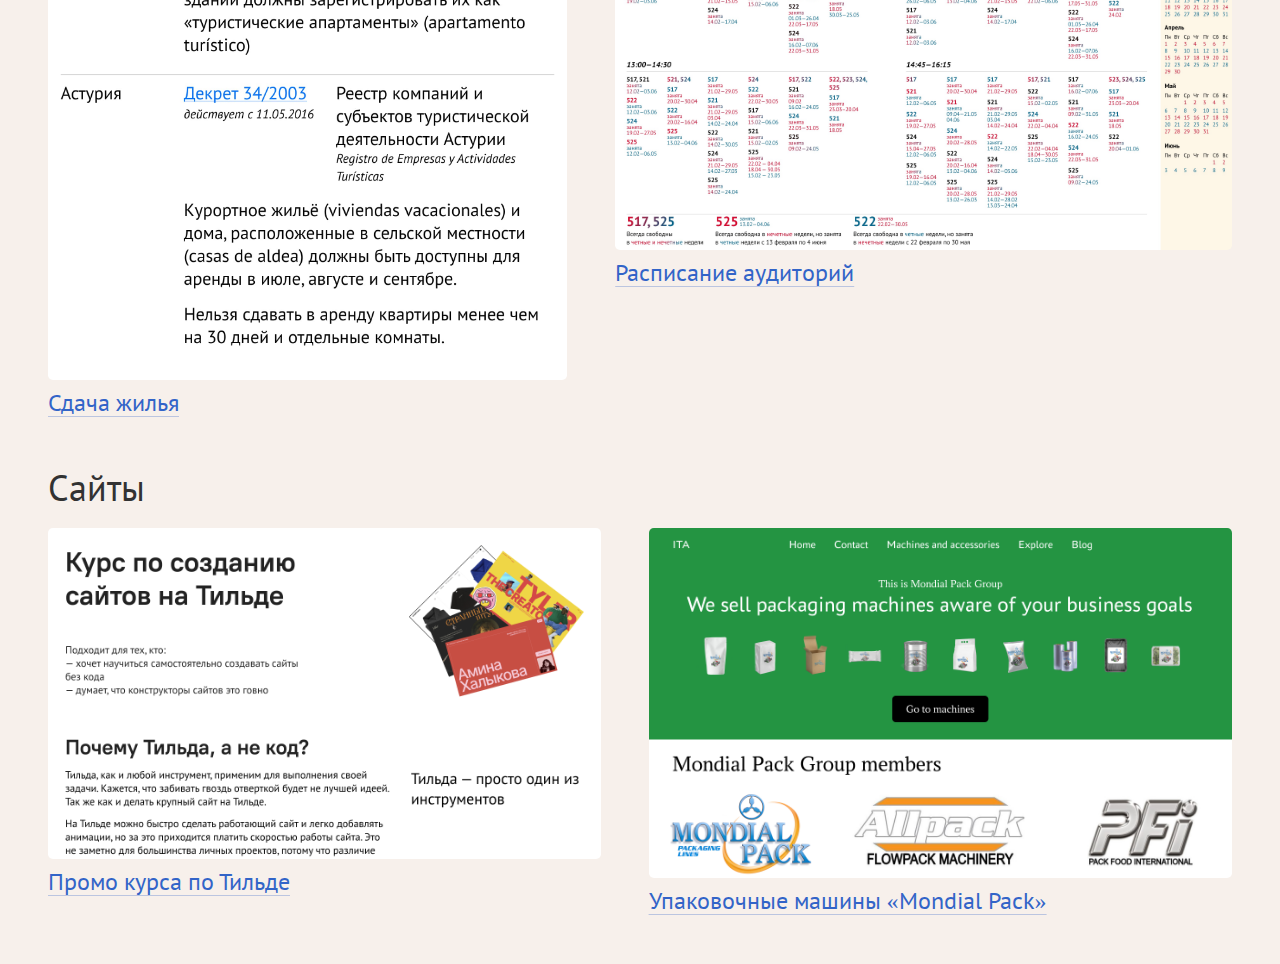
==== commit 75957c7d: "Update index.html" ====
--- a/index.html
+++ b/index.html
@@ -19,7 +19,7 @@
       <section class="content">
        <div class="img-txt only-row"><h1>Привет, я Артём. <br> Занимаюсь дизайном</h1>  <img src="images/me@2x.jpg" alt="" class="me"></div> 
 
-       <p>Если вам надо рассказать о вашем продукте или сделать для него удобную оболочку — велком. </p>
+<!--        <p>Если вам надо рассказать о вашем продукте или сделать для него удобную оболочку — велком. </p> -->
 
       <section class="contacts">
         <a href="https://t.me/Ignoteit" target="_blank">Телеграм</a>
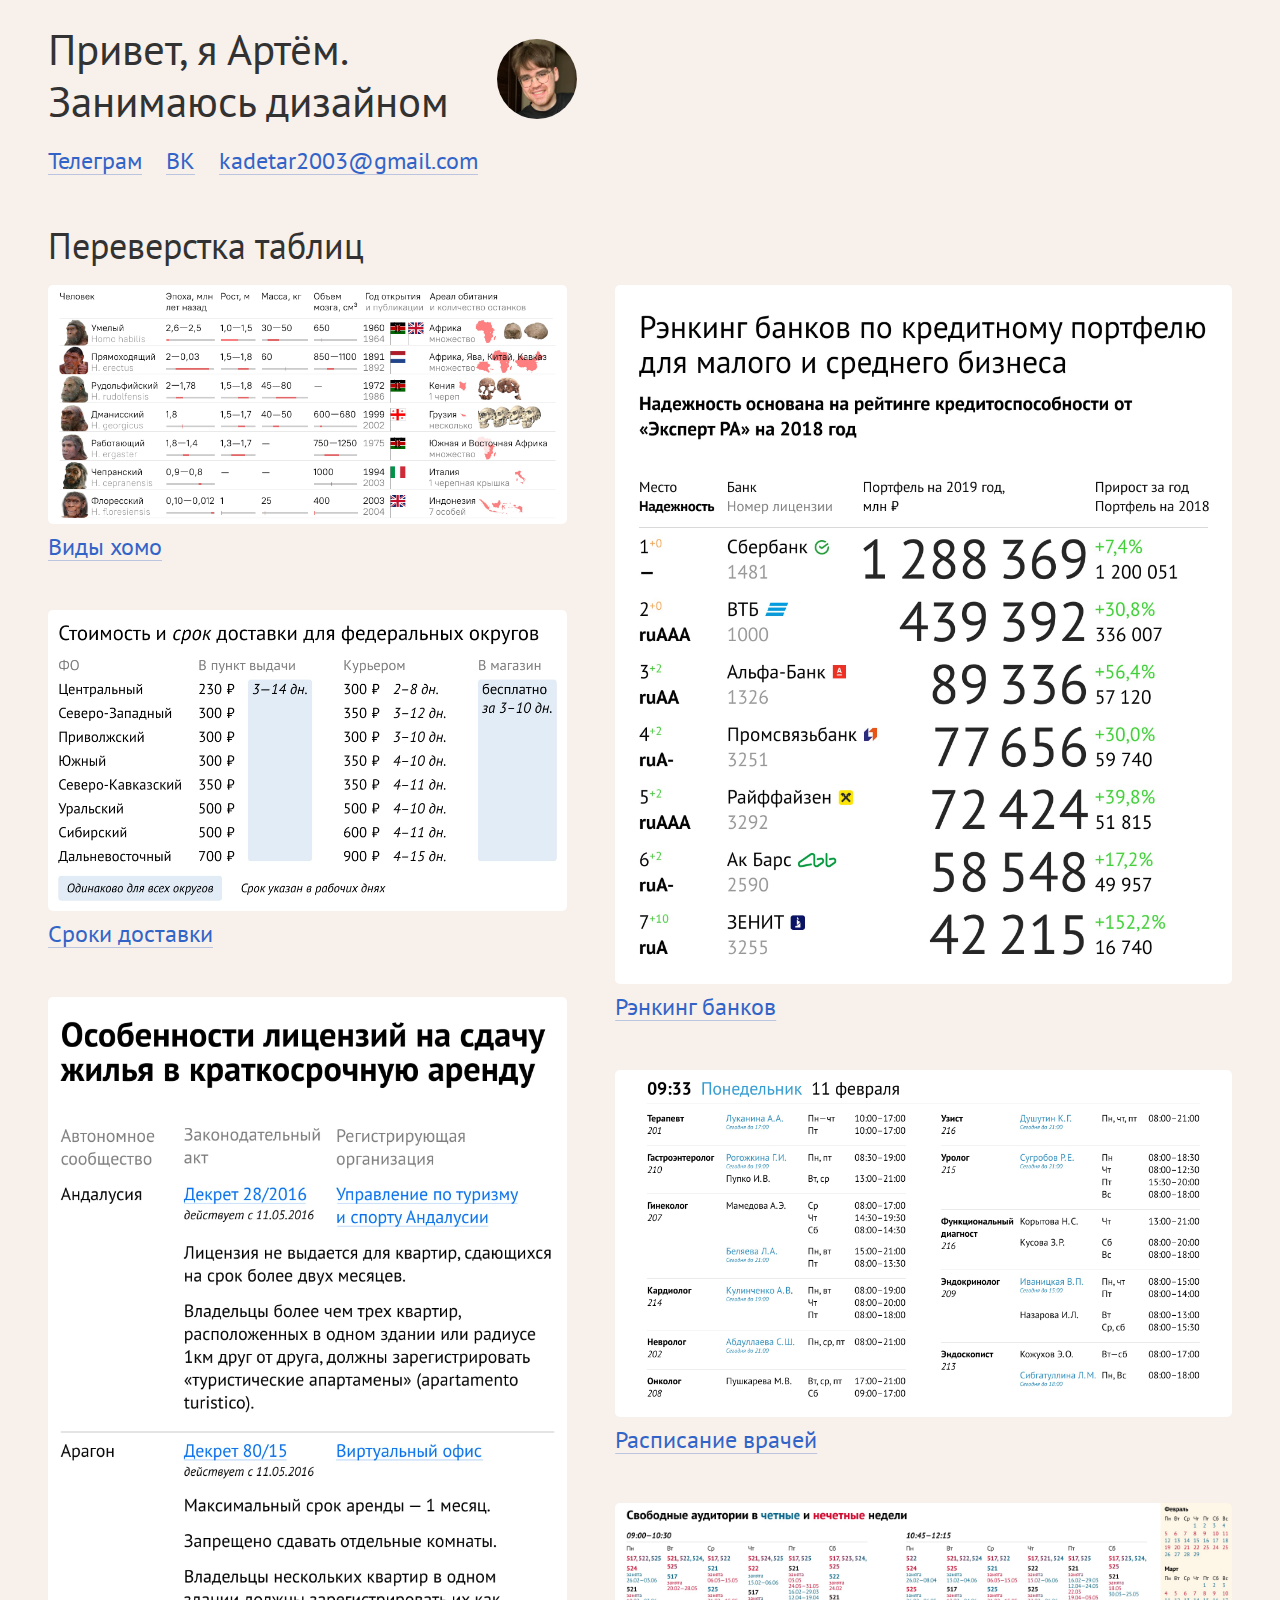
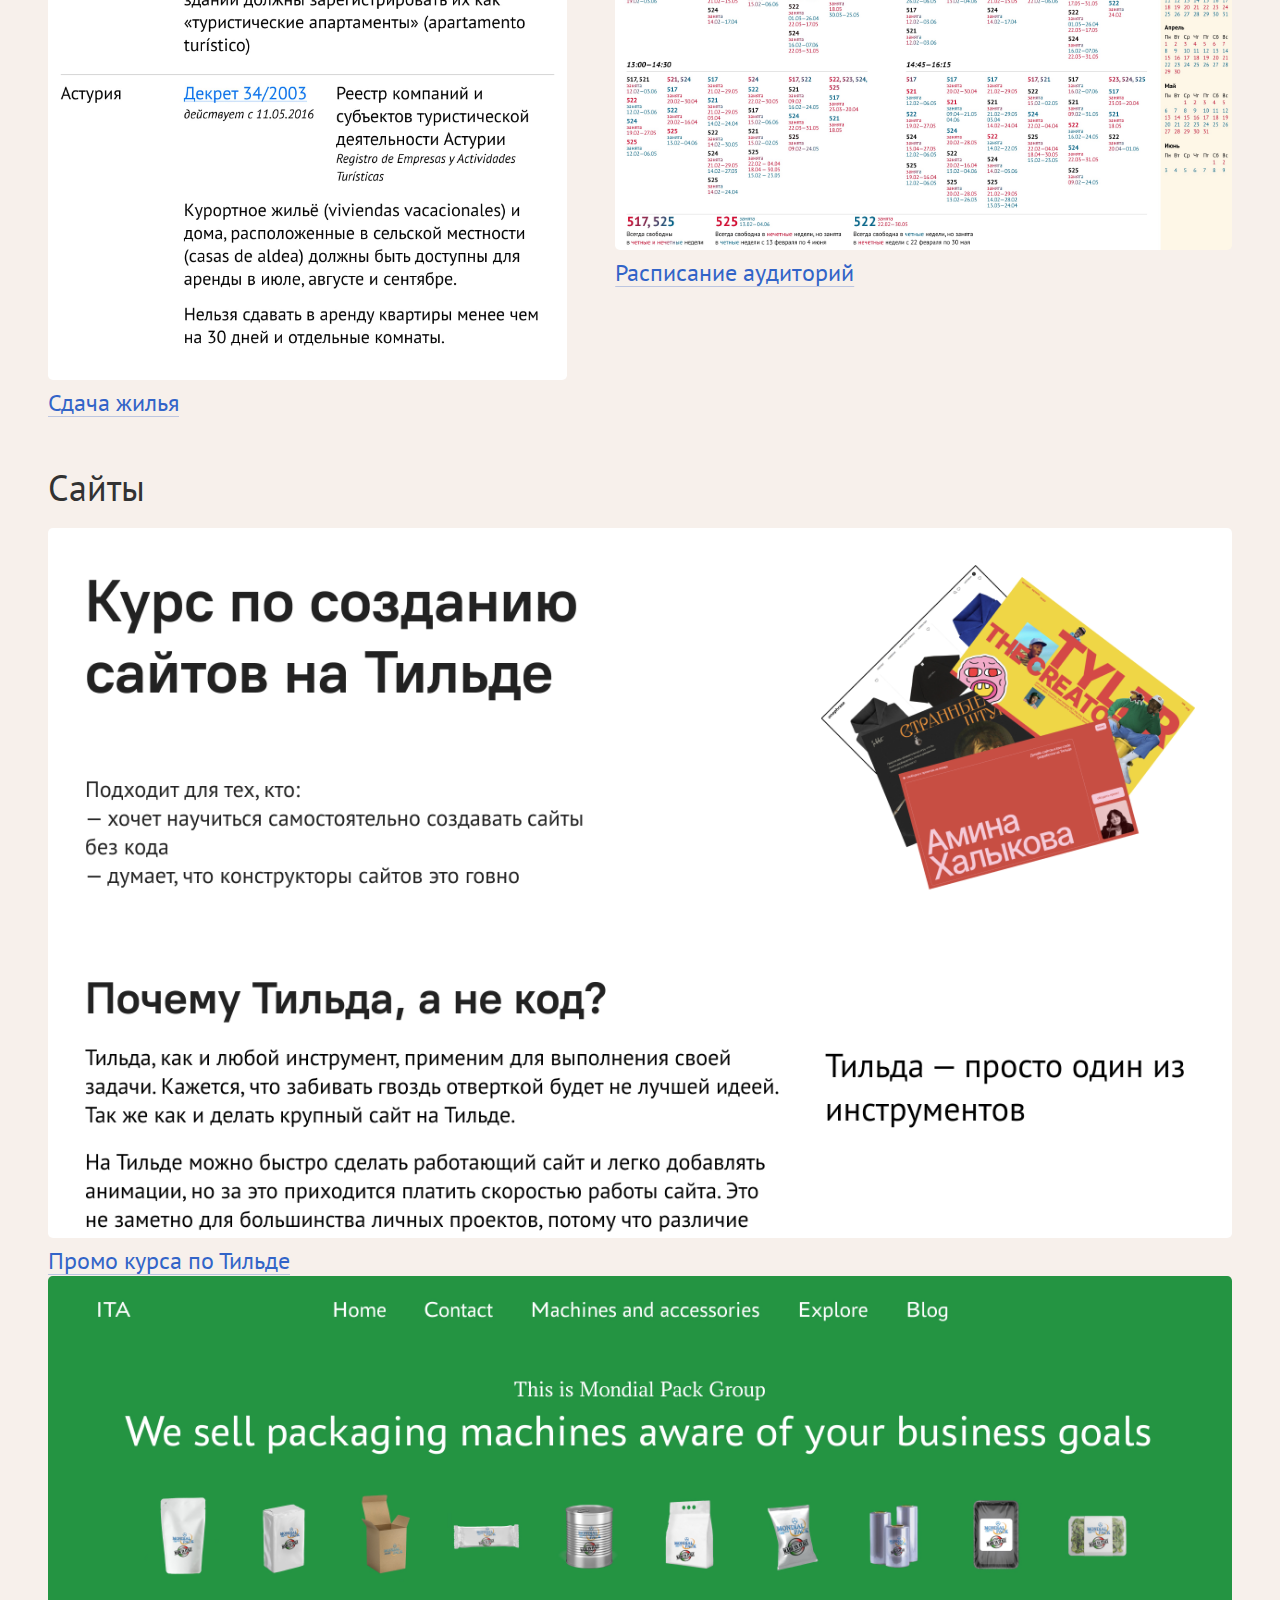
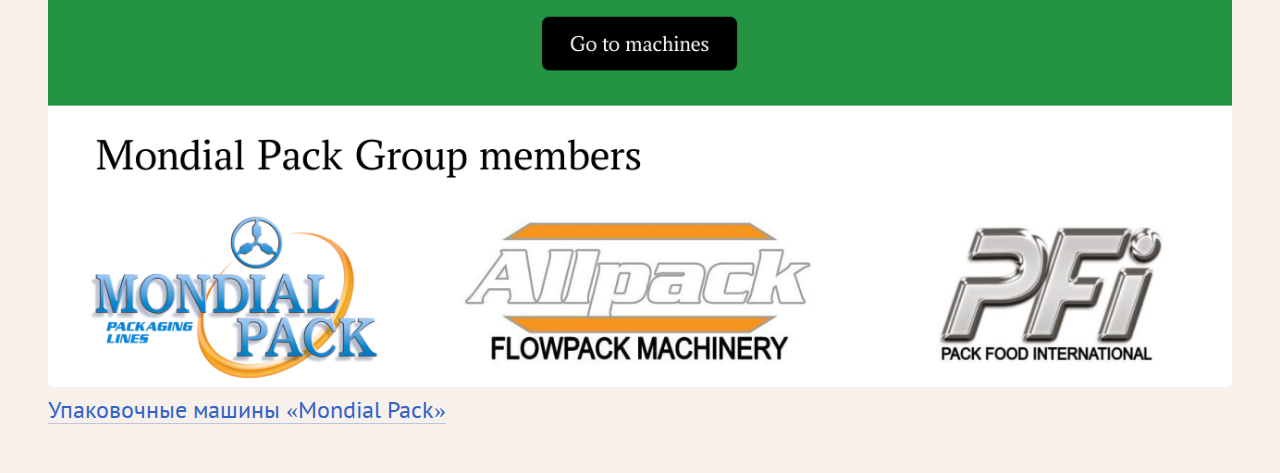
==== commit 1bae09db: "Update index.html" ====
--- a/index.html
+++ b/index.html
@@ -47,13 +47,13 @@
       <div class="space_md"></div>
       <h2>Сайты</h2>
 
-      <div class="image-gallery">
+      <div class="column">
 
-        <div class="image-col">
+        <div>
           <div class="image-gallery-item"><a href="tildaPromo.html"><img src="images/tilda-promo/thumbnail.jpg" alt=""></a><a href="tildaPromo.html">Промо курса по Тильде</a></div>
         </div>
 
-        <div class="image-col">
+        <div>
           <div class="image-gallery-item"><a href="packagingMachines.html"><img src="images/packaging-machines/thumbnail.jpg" alt=""></a><a href="packagingMachines.html">Упаковочные машины «Mondial Pack»</a></div>
         </div>
       </div>
--- a/styles.css
+++ b/styles.css
@@ -43,6 +43,8 @@
   flex-direction: row;
   gap: 2em;
 }
+
+.column {flex-direction: column;}
 
 .img-txt div:nth-child(n) {
   flex: 1;
